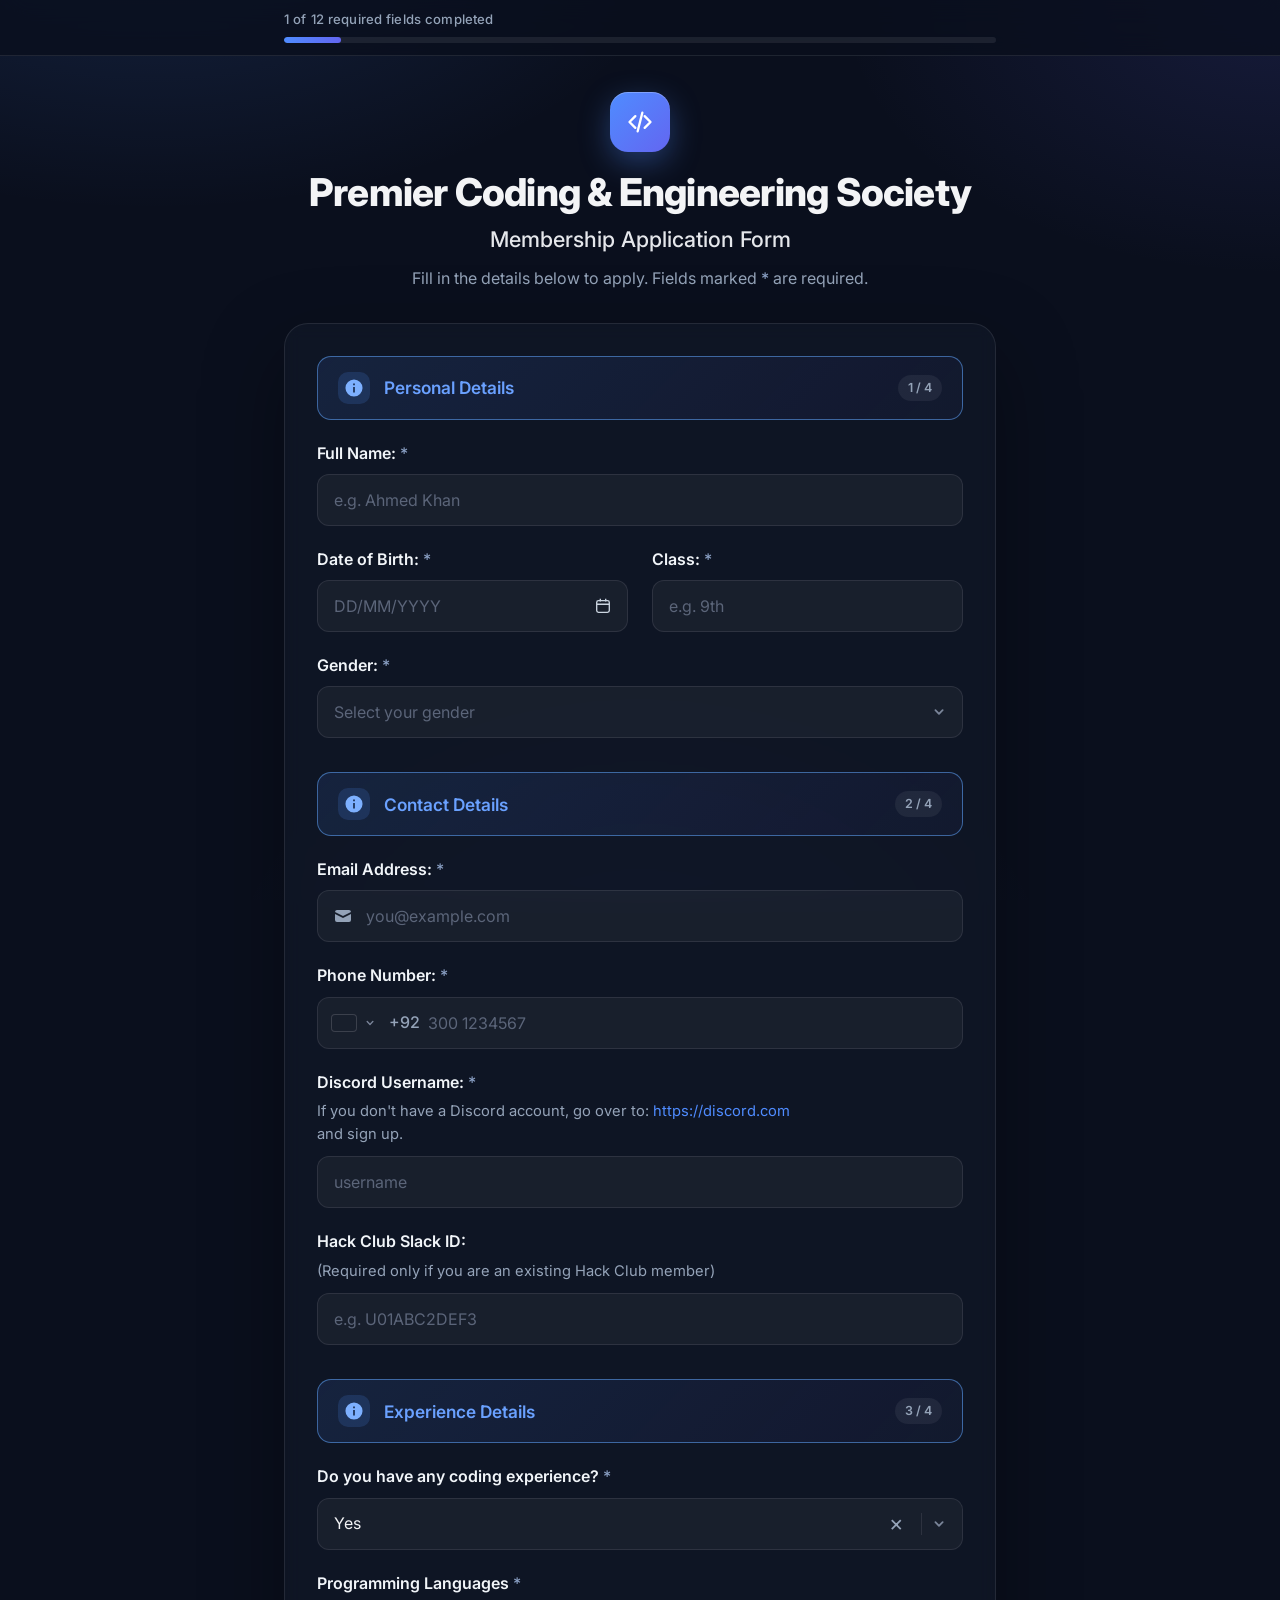
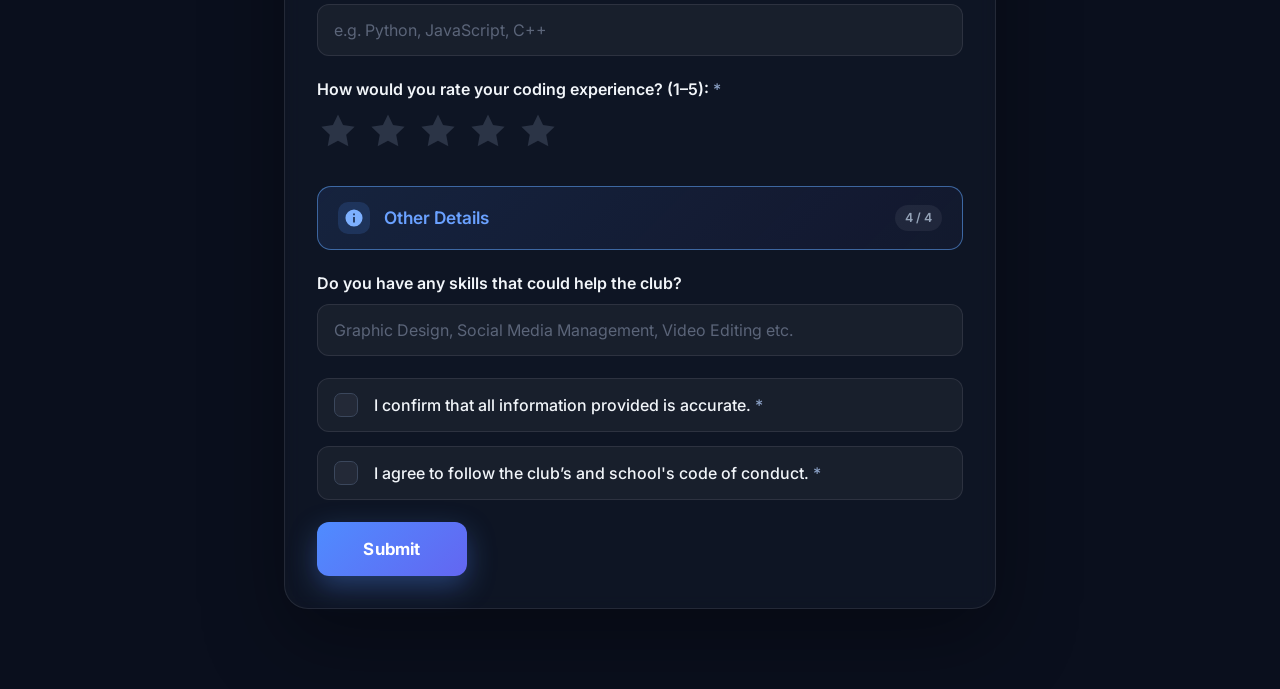
==== index.html @ 5d7fd2db "main" ====
<!DOCTYPE html>
<html lang="en">
<head>
  <meta charset="UTF-8">
  <meta name="viewport" content="width=device-width, initial-scale=1">
  <meta name="color-scheme" content="dark">
  <meta name="theme-color" content="#0a0f1d">
  <title>Members Registration Form</title>
  <link rel="preconnect" href="https://fonts.googleapis.com">
  <link rel="preconnect" href="https://fonts.gstatic.com" crossorigin>
  <link href="https://fonts.googleapis.com/css2?family=Inter:wght@400;500;600;700;800&display=swap" rel="stylesheet">
  <link rel="stylesheet" href="style.css">
</head>
<body>

  <!-- Sticky progress -->
  <div class="progress" id="progress" aria-live="polite">
    <div class="progress-inner">
      <span class="progress-text" id="progressText">1 of 12 required fields completed</span>
      <div class="bar" role="progressbar" aria-valuemin="0" aria-valuemax="100" aria-valuenow="0" id="bar">
        <div class="bar-fill" id="barFill"></div>
      </div>
    </div>
  </div>

  <main class="container">

    <header class="hero">
      <div class="logo" aria-hidden="true">
        <svg viewBox="0 0 24 24" width="28" height="28" fill="none" stroke="currentColor" stroke-width="2" stroke-linecap="round" stroke-linejoin="round"><path d="M8 7l-5 5 5 5M16 7l5 5-5 5M14 4l-4 16"/></svg>
      </div>
      <h1>Premier Coding &amp; Engineering Society</h1>
      <h2>Membership Application Form</h2>
      <p class="lead">Fill in the details below to apply. Fields marked <span class="req">*</span> are required.</p>
    </header>

    <form id="regForm" novalidate>

      <!-- ============ PERSONAL DETAILS ============ -->
      <div class="section">
        <span class="chip">
          <svg viewBox="0 0 20 20" aria-hidden="true"><path fill="currentColor" d="M10 .5a9.5 9.5 0 100 19 9.5 9.5 0 000-19zM9 5h2v2H9V5zm0 4h2v6H9V9z"/></svg>
        </span>
        <span class="section-title">Personal Details</span>
        <span class="section-step">1 / 4</span>
      </div>

      <div class="field" data-field="fullName">
        <label for="fullName">Full Name: <span class="req">*</span></label>
        <input type="text" id="fullName" name="Full Name" autocomplete="name" placeholder="e.g. Ahmed Khan">
        <p class="error" role="alert"></p>
      </div>

      <div class="row">
        <div class="field" data-field="dob">
          <label for="dob">Date of Birth: <span class="req">*</span></label>
          <div class="input-wrap">
            <input type="text" id="dob" name="Date of Birth" placeholder="DD/MM/YYYY" inputmode="numeric" maxlength="10" autocomplete="bday">
            <button type="button" class="icon-btn" id="dobBtn" aria-label="Open calendar">
              <svg viewBox="0 0 20 20" width="18" height="18" fill="none" stroke="currentColor" stroke-width="1.5"><rect x="3" y="4" width="14" height="13" rx="2"/><path d="M3 8h14M7 2v3M13 2v3"/></svg>
            </button>
            <input type="date" id="dobPicker" tabindex="-1" aria-hidden="true">
          </div>
          <p class="error" role="alert"></p>
        </div>

        <div class="field" data-field="class">
          <label for="class">Class: <span class="req">*</span></label>
          <input type="text" id="class" name="Class" placeholder="e.g. 9th">
          <p class="error" role="alert"></p>
        </div>
      </div>

      <div class="field" data-field="gender">
        <label id="genderLabel">Gender: <span class="req">*</span></label>
        <div class="select" id="gender" data-clearable="false" aria-labelledby="genderLabel">
          <button type="button" class="select-control" aria-haspopup="listbox" aria-expanded="false">
            <span class="select-value" data-placeholder="Select your gender"></span>
            <span class="select-clear" role="button" aria-label="Clear">&times;</span>
            <span class="divider"></span>
            <svg class="chev" viewBox="0 0 20 20" width="18" height="18"><path fill="currentColor" d="M5.3 7.3a1 1 0 011.4 0L10 10.6l3.3-3.3a1 1 0 111.4 1.4l-4 4a1 1 0 01-1.4 0l-4-4a1 1 0 010-1.4z"/></svg>
          </button>
          <ul class="select-menu" role="listbox">
            <li role="option" data-value="Boy">Boy</li>
            <li role="option" data-value="Girl">Girl</li>
          </ul>
        </div>
        <p class="error" role="alert"></p>
      </div>

      <!-- ============ CONTACT DETAILS ============ -->
      <div class="section">
        <span class="chip">
          <svg viewBox="0 0 20 20" aria-hidden="true"><path fill="currentColor" d="M10 .5a9.5 9.5 0 100 19 9.5 9.5 0 000-19zM9 5h2v2H9V5zm0 4h2v6H9V9z"/></svg>
        </span>
        <span class="section-title">Contact Details</span>
        <span class="section-step">2 / 4</span>
      </div>

      <div class="field" data-field="email">
        <label for="email">Email Address: <span class="req">*</span></label>
        <div class="input-wrap has-left-icon">
          <svg class="left-icon" viewBox="0 0 20 20" width="20" height="20"><path fill="currentColor" d="M2.003 5.884L10 9.882l7.997-3.998A2 2 0 0016 4H4a2 2 0 00-1.997 1.884z"/><path fill="currentColor" d="M18 8.118l-8 4-8-4V14a2 2 0 002 2h12a2 2 0 002-2V8.118z"/></svg>
          <input type="email" id="email" name="Email Address" autocomplete="email" placeholder="you@example.com">
        </div>
        <p class="error" role="alert"></p>
      </div>

      <div class="field" data-field="phone">
        <label for="phone">Phone Number: <span class="req">*</span></label>
        <div class="phone">
          <button type="button" class="phone-code" id="phoneCodeBtn" aria-haspopup="listbox" aria-expanded="false" aria-label="Choose country code">
            <img id="phoneFlag" src="https://flagcdn.com/w40/pk.png" alt="" width="24" height="16">
            <svg class="chev" viewBox="0 0 20 20" width="14" height="14"><path fill="currentColor" d="M5.3 7.3a1 1 0 011.4 0L10 10.6l3.3-3.3a1 1 0 111.4 1.4l-4 4a1 1 0 01-1.4 0l-4-4a1 1 0 010-1.4z"/></svg>
          </button>
          <span class="dial" id="phoneDial">+92</span>
          <input type="tel" id="phone" name="Phone Number" inputmode="tel" autocomplete="tel-national" placeholder="300 1234567">
          <div class="phone-pop" id="phonePop">
            <input type="text" class="phone-search" id="phoneSearch" placeholder="Search country or code" autocomplete="off">
            <ul class="phone-menu" id="phoneMenu" role="listbox"></ul>
          </div>
        </div>
        <p class="error" role="alert"></p>
      </div>

      <div class="field" data-field="discord">
        <label for="discord">Discord Username: <span class="req">*</span></label>
        <p class="hint">If you don't have a Discord account, go over to: <a href="https://discord.com" target="_blank" rel="noopener">https://discord.com</a><br>and sign up.</p>
        <input type="text" id="discord" name="Discord Username" autocomplete="off" placeholder="username">
        <p class="error" role="alert"></p>
      </div>

      <div class="field" data-field="slack">
        <label for="slack">Hack Club Slack ID:</label>
        <p class="hint">(Required only if you are an existing Hack Club member)</p>
        <input type="text" id="slack" name="Hack Club Slack ID" autocomplete="off" placeholder="e.g. U01ABC2DEF3">
        <p class="error" role="alert"></p>
      </div>

      <!-- ============ EXPERIENCE DETAILS ============ -->
      <div class="section">
        <span class="chip">
          <svg viewBox="0 0 20 20" aria-hidden="true"><path fill="currentColor" d="M10 .5a9.5 9.5 0 100 19 9.5 9.5 0 000-19zM9 5h2v2H9V5zm0 4h2v6H9V9z"/></svg>
        </span>
        <span class="section-title">Experience Details</span>
        <span class="section-step">3 / 4</span>
      </div>

      <div class="field" data-field="experience">
        <label id="expLabel">Do you have any coding experience? <span class="req">*</span></label>
        <div class="select" id="experience" data-clearable="true" data-default="Yes" aria-labelledby="expLabel">
          <button type="button" class="select-control" aria-haspopup="listbox" aria-expanded="false">
            <span class="select-value" data-placeholder="Select an option"></span>
            <span class="select-clear" role="button" aria-label="Clear">&times;</span>
            <span class="divider"></span>
            <svg class="chev" viewBox="0 0 20 20" width="18" height="18"><path fill="currentColor" d="M5.3 7.3a1 1 0 011.4 0L10 10.6l3.3-3.3a1 1 0 111.4 1.4l-4 4a1 1 0 01-1.4 0l-4-4a1 1 0 010-1.4z"/></svg>
          </button>
          <ul class="select-menu" role="listbox">
            <li role="option" data-value="Yes">Yes</li>
            <li role="option" data-value="No">No</li>
          </ul>
        </div>
        <p class="error" role="alert"></p>
      </div>

      <div id="experienceExtra">
        <div class="field" data-field="languages">
          <label for="languages">Programming Languages <span class="req">*</span></label>
          <input type="text" id="languages" name="Programming Languages" placeholder="e.g. Python, JavaScript, C++">
          <p class="error" role="alert"></p>
        </div>

        <div class="field" data-field="rating">
          <label id="ratingLabel">How would you rate your coding experience? (1&ndash;5): <span class="req">*</span></label>
          <div class="stars-row">
            <div class="stars" id="stars" role="radiogroup" aria-labelledby="ratingLabel"></div>
            <span class="rating-text" id="ratingText"></span>
          </div>
          <p class="error" role="alert"></p>
        </div>
      </div>

      <!-- ============ OTHER DETAILS ============ -->
      <div class="section">
        <span class="chip">
          <svg viewBox="0 0 20 20" aria-hidden="true"><path fill="currentColor" d="M10 .5a9.5 9.5 0 100 19 9.5 9.5 0 000-19zM9 5h2v2H9V5zm0 4h2v6H9V9z"/></svg>
        </span>
        <span class="section-title">Other Details</span>
        <span class="section-step">4 / 4</span>
      </div>

      <div class="field" data-field="skills">
        <label for="skills" class="plain">Do you have any skills that could help the club?</label>
        <input type="text" id="skills" name="Skills That Could Help the Club" placeholder="Graphic Design, Social Media Management, Video Editing etc.">
        <p class="error" role="alert"></p>
      </div>

      <div class="field check" data-field="confirm">
        <label class="checkbox">
          <input type="checkbox" id="confirm" name="Information Confirmed Accurate">
          <span class="box"></span>
          <span class="check-text">I confirm that all information provided is accurate. <span class="req">*</span></span>
        </label>
        <p class="error" role="alert"></p>
      </div>

      <div class="field check" data-field="conduct">
        <label class="checkbox">
          <input type="checkbox" id="conduct" name="Agreed To Code Of Conduct">
          <span class="box"></span>
          <span class="check-text">I agree to follow the club&rsquo;s and school's code of conduct. <span class="req">*</span></span>
        </label>
        <p class="error" role="alert"></p>
      </div>

      <!-- honeypot (spam trap) -->
      <input type="checkbox" name="botcheck" id="botcheck" tabindex="-1" autocomplete="off" style="display:none">

      <p class="form-error" id="formError" role="alert"></p>

      <button type="submit" class="submit" id="submitBtn">
        <span class="spinner" aria-hidden="true"></span>
        <span class="submit-label">Submit</span>
      </button>
    </form>

    <!-- ============ THANK YOU SCREEN ============ -->
    <section class="thanks" id="thanks" hidden>
      <div class="thanks-icon">
        <svg viewBox="0 0 24 24" width="44" height="44" fill="none" stroke="currentColor" stroke-width="2.5" stroke-linecap="round" stroke-linejoin="round"><path d="M5 13l4 4L19 7" class="tick"/></svg>
      </div>
      <h2>Application Submitted</h2>
      <p class="thanks-sub">Thank you, <strong id="thanksName"></strong>. We have received your application to the Premier Coding &amp; Engineering Society.</p>
      <p class="thanks-note">We will contact you on <strong id="thanksEmail"></strong> once it has been reviewed.</p>
      <button type="button" class="ghost" id="againBtn">Submit another response</button>
    </section>

  </main>

  <div class="toast" id="toast" role="status" aria-live="polite"></div>

  <script src="script.js"></script>
</body>
</html>
---- style.css ----
:root {
  --bg: #0a0f1d;
  --panel: rgba(17, 24, 39, .72);
  --line: rgba(255, 255, 255, .09);
  --field: rgba(255, 255, 255, .045);
  --field-hover: rgba(255, 255, 255, .07);
  --text: #f3f4f6;
  --muted: #94a3b8;
  --placeholder: #5b6579;
  --accent: #4f8cff;
  --accent-2: #6366f1;
  --accent-soft: rgba(96, 165, 250, .55);
  --danger: #f87171;
  --success: #34d399;
  --star-off: #2b3446;
  --star-on: #fbbf24;
  --radius: 12px;
  --ring: 0 0 0 4px rgba(79, 140, 255, .2);
}

* { box-sizing: border-box; }
html { color-scheme: dark; scroll-behavior: smooth; }

body {
  margin: 0;
  min-height: 100vh;
  color: var(--text);
  font-family: 'Inter', system-ui, -apple-system, 'Segoe UI', Roboto, sans-serif;
  line-height: 1.45;
  -webkit-font-smoothing: antialiased;
  background:
    radial-gradient(900px 500px at 12% -10%, rgba(79, 140, 255, .16), transparent 60%),
    radial-gradient(800px 500px at 100% 0%, rgba(99, 102, 241, .14), transparent 55%),
    radial-gradient(700px 500px at 50% 110%, rgba(79, 140, 255, .08), transparent 60%),
    var(--bg);
  background-attachment: fixed;
}

a { color: var(--accent); text-decoration: none; }
a:hover { text-decoration: underline; }

/* ---------- Progress bar ---------- */
.progress {
  position: sticky;
  top: 0;
  z-index: 50;
  background: rgba(10, 15, 29, .78);
  backdrop-filter: blur(12px);
  -webkit-backdrop-filter: blur(12px);
  border-bottom: 1px solid var(--line);
}
.progress.hide { display: none; }
.progress-inner {
  max-width: 760px;
  margin: 0 auto;
  padding: 10px 24px 12px;
}
.progress-text {
  display: block;
  margin-bottom: 8px;
  color: var(--muted);
  font-size: .82rem;
  font-weight: 500;
  letter-spacing: .01em;
}
.bar {
  height: 6px;
  border-radius: 999px;
  background: rgba(255, 255, 255, .08);
  overflow: hidden;
}
.bar-fill {
  height: 100%;
  width: 0%;
  border-radius: inherit;
  background: linear-gradient(90deg, var(--accent), var(--accent-2));
  transition: width .35s cubic-bezier(.2, .8, .2, 1);
}
.progress.done .bar-fill { background: linear-gradient(90deg, #34d399, #10b981); }

/* ---------- Layout ---------- */
.container {
  max-width: 760px;
  margin: 0 auto;
  padding: 36px 24px 80px;
}

.hero { text-align: center; margin-bottom: 32px; }
.logo {
  width: 60px; height: 60px;
  margin: 0 auto 18px;
  display: grid; place-items: center;
  border-radius: 18px;
  color: #fff;
  background: linear-gradient(135deg, var(--accent), var(--accent-2));
  box-shadow: 0 10px 30px rgba(79, 140, 255, .35), inset 0 1px 0 rgba(255, 255, 255, .25);
}
h1 {
  margin: 0 0 10px;
  font-size: 2.4rem;
  font-weight: 800;
  line-height: 1.15;
  letter-spacing: -.02em;
}
h2 {
  margin: 0 0 12px;
  font-size: 1.35rem;
  font-weight: 500;
  color: #e5e7eb;
}
.lead { margin: 0; color: var(--muted); font-size: 1rem; }

form {
  padding: 32px;
  background: var(--panel);
  border: 1px solid var(--line);
  border-radius: 24px;
  box-shadow: 0 30px 80px rgba(0, 0, 0, .35);
  backdrop-filter: blur(8px);
  -webkit-backdrop-filter: blur(8px);
}
form[hidden] { display: none; }

/* ---------- Section headers ---------- */
.section {
  display: flex;
  align-items: center;
  gap: 14px;
  height: 64px;
  margin: 34px 0 22px;
  padding: 0 20px;
  border: 1.5px solid var(--accent-soft);
  border-radius: 14px;
  background: linear-gradient(135deg, rgba(79, 140, 255, .12), rgba(99, 102, 241, .05));
  color: #6aa1ff;
  font-weight: 600;
  font-size: 1.08rem;
}
form > .section:first-of-type { margin-top: 0; }
.chip {
  display: grid; place-items: center;
  width: 32px; height: 32px;
  border-radius: 10px;
  background: rgba(79, 140, 255, .16);
  color: #7db0ff;
  flex: none;
}
.chip svg { width: 18px; height: 18px; }
.section-title { flex: 1; }
.section-step {
  font-size: .78rem;
  font-weight: 600;
  color: var(--muted);
  padding: 4px 10px;
  border-radius: 999px;
  background: rgba(255, 255, 255, .06);
}

/* ---------- Fields ---------- */
.field { margin-bottom: 22px; }
.row { display: grid; grid-template-columns: 1fr 1fr; gap: 24px; }

label {
  display: block;
  margin-bottom: 9px;
  font-size: 1rem;
  font-weight: 600;
  color: #f1f5f9;
}
.req { color: #8aa0c4; font-weight: 500; }

.hint {
  margin: -3px 0 11px;
  color: var(--muted);
  font-size: .92rem;
  line-height: 1.55;
}

input[type="text"],
input[type="email"],
input[type="tel"] {
  width: 100%;
  height: 52px;
  padding: 0 16px;
  background: var(--field);
  border: 1px solid var(--line);
  border-radius: var(--radius);
  color: var(--text);
  font: inherit;
  font-size: 1rem;
  outline: none;
  transition: border-color .15s, box-shadow .15s, background .15s;
}
input::placeholder { color: var(--placeholder); }
input:hover { background: var(--field-hover); }
input:focus {
  background: var(--field-hover);
  border-color: var(--accent);
  box-shadow: var(--ring);
}

.field.valid input[type="text"],
.field.valid input[type="email"],
.field.valid input[type="tel"],
.field.valid .select-control,
.field.valid .phone { border-color: rgba(52, 211, 153, .55); }

.field.invalid input[type="text"],
.field.invalid input[type="email"],
.field.invalid input[type="tel"],
.field.invalid .select-control,
.field.invalid .phone { border-color: var(--danger); }
.field.invalid input:focus,
.field.invalid .select.open .select-control { box-shadow: 0 0 0 4px rgba(248, 113, 113, .18); }

.error {
  display: none;
  align-items: center;
  gap: 6px;
  margin: 8px 0 0;
  color: var(--danger);
  font-size: .88rem;
  font-weight: 500;
}
.error::before {
  content: '!';
  display: inline-grid; place-items: center;
  width: 16px; height: 16px;
  border-radius: 50%;
  background: var(--danger);
  color: #1a0b0b;
  font-size: .72rem;
  font-weight: 800;
  flex: none;
}
.field.invalid .error { display: flex; animation: shake .3s ease; }
@keyframes shake {
  20% { transform: translateX(-4px); }
  50% { transform: translateX(4px); }
  80% { transform: translateX(-2px); }
}

/* ---------- Inputs with icons ---------- */
.input-wrap { position: relative; }
.input-wrap input[type="text"] { padding-right: 48px; }
.icon-btn {
  position: absolute;
  top: 0; right: 0;
  width: 50px; height: 100%;
  background: none; border: 0;
  color: #cbd5e1;
  cursor: pointer;
  display: grid; place-items: center;
  border-radius: 0 var(--radius) var(--radius) 0;
}
.icon-btn:hover { color: #fff; }
.icon-btn:focus-visible { outline: 2px solid var(--accent); outline-offset: -2px; }
#dobPicker {
  position: absolute;
  right: 0; bottom: 0;
  width: 1px; height: 1px;
  opacity: 0;
  pointer-events: none;
  border: 0; padding: 0;
}
.has-left-icon input { padding-left: 48px; }
.left-icon {
  position: absolute;
  left: 16px; top: 50%;
  transform: translateY(-50%);
  color: #94a3b8;
  pointer-events: none;
  transition: color .15s;
}
.has-left-icon:focus-within .left-icon { color: var(--accent); }

/* ---------- Custom select ---------- */
.select { position: relative; }
.select-control {
  width: 100%;
  height: 52px;
  display: flex;
  align-items: center;
  padding: 0 14px 0 16px;
  background: var(--field);
  border: 1px solid var(--line);
  border-radius: var(--radius);
  color: var(--text);
  font: inherit;
  font-size: 1rem;
  text-align: left;
  cursor: pointer;
  outline: none;
  transition: border-color .15s, box-shadow .15s, background .15s;
}
.select-control:hover { background: var(--field-hover); }
.select-control:focus-visible,
.select.open .select-control {
  border-color: var(--accent);
  box-shadow: var(--ring);
  background: var(--field-hover);
}
.select-value { flex: 1; }
.select-value.placeholder { color: var(--placeholder); }
.select-clear {
  display: none;
  padding: 0 10px;
  color: var(--muted);
  font-size: 1.4rem;
  line-height: 1;
}
.select-clear:hover { color: #fff; }
.select.has-value[data-clearable="true"] .select-clear { display: block; }
.divider {
  display: none;
  width: 1px; height: 22px;
  margin: 0 8px;
  background: var(--line);
}
.select[data-clearable="true"] .divider { display: block; }
.chev { color: #7a8599; transition: transform .18s; flex: none; margin-left: auto; }
.select-clear + .divider + .chev { margin-left: 0; }
.select.open .chev { transform: rotate(180deg); }

.select-menu {
  display: none;
  position: absolute;
  z-index: 20;
  left: 0; right: 0;
  top: calc(100% + 8px);
  margin: 0; padding: 6px;
  list-style: none;
  background: #151c2c;
  border: 1px solid var(--line);
  border-radius: var(--radius);
  box-shadow: 0 20px 50px rgba(0, 0, 0, .55);
}
.select.open .select-menu { display: block; animation: pop .14s ease; }
.select-menu li {
  display: flex; align-items: center; justify-content: space-between;
  padding: 11px 12px;
  border-radius: 8px;
  cursor: pointer;
}
.select-menu li:hover,
.select-menu li.active { background: rgba(255, 255, 255, .07); }
.select-menu li.selected { background: rgba(79, 140, 255, .2); color: #cfe0ff; font-weight: 600; }
.select-menu li.selected::after { content: '\2713'; color: var(--accent); }

/* ---------- Phone ---------- */
.phone {
  position: relative;
  display: flex;
  align-items: center;
  height: 52px;
  background: var(--field);
  border: 1px solid var(--line);
  border-radius: var(--radius);
  transition: border-color .15s, box-shadow .15s, background .15s;
}
.phone:hover { background: var(--field-hover); }
.phone:focus-within {
  border-color: var(--accent);
  box-shadow: var(--ring);
  background: var(--field-hover);
}
.field.invalid .phone:focus-within { box-shadow: 0 0 0 4px rgba(248, 113, 113, .18); }
.phone-code {
  display: flex; align-items: center; gap: 7px;
  height: 100%;
  padding: 0 8px 0 14px;
  background: none; border: 0;
  border-radius: var(--radius) 0 0 var(--radius);
  color: #94a3b8;
  cursor: pointer;
}
.phone-code:focus-visible { outline: 2px solid var(--accent); outline-offset: -2px; }
.phone-code img { border-radius: 3px; object-fit: cover; box-shadow: 0 0 0 1px rgba(255, 255, 255, .15); }
.dial { color: var(--muted); padding: 0 2px 0 4px; font-size: 1rem; font-weight: 500; }
.phone input[type="tel"] {
  flex: 1;
  height: 100%;
  border: 0;
  background: transparent !important;
  box-shadow: none !important;
  padding-left: 6px;
  min-width: 0;
}

.phone-pop {
  display: none;
  position: absolute;
  z-index: 30;
  left: 0; top: calc(100% + 8px);
  width: min(360px, 100%);
  padding: 8px;
  background: #151c2c;
  border: 1px solid var(--line);
  border-radius: var(--radius);
  box-shadow: 0 20px 50px rgba(0, 0, 0, .55);
}
.phone-pop.open { display: block; animation: pop .14s ease; }
.phone-search { height: 42px !important; margin-bottom: 6px; font-size: .95rem !important; }
.phone-menu {
  max-height: 240px;
  overflow-y: auto;
  margin: 0; padding: 0;
  list-style: none;
}
.phone-menu li {
  display: flex; align-items: center; gap: 10px;
  padding: 9px 10px;
  border-radius: 8px;
  cursor: pointer;
  font-size: .95rem;
}
.phone-menu li:hover,
.phone-menu li.active { background: rgba(255, 255, 255, .07); }
.phone-menu li.selected { background: rgba(79, 140, 255, .2); }
.phone-menu li .c-dial { margin-left: auto; color: var(--muted); }
.phone-menu li.none { color: var(--muted); cursor: default; }
.phone-menu img { border-radius: 2px; }
.phone-menu::-webkit-scrollbar { width: 8px; }
.phone-menu::-webkit-scrollbar-thumb { background: rgba(255, 255, 255, .15); border-radius: 8px; }

@keyframes pop {
  from { opacity: 0; transform: translateY(-4px); }
  to   { opacity: 1; transform: none; }
}

/* ---------- Stars ---------- */
#experienceExtra[hidden] { display: none; }
.stars-row { display: flex; align-items: center; gap: 16px; flex-wrap: wrap; }
.stars { display: flex; gap: 8px; }
.star {
  width: 42px; height: 42px;
  padding: 0;
  background: none; border: 0;
  color: var(--star-off);
  cursor: pointer;
  transition: color .12s, transform .15s, filter .15s;
}
.star svg { width: 100%; height: 100%; display: block; }
.star.hover, .star.on { color: var(--star-on); filter: drop-shadow(0 0 8px rgba(251, 191, 36, .4)); }
.star:hover { transform: scale(1.14); }
.star.pop { animation: starpop .3s ease; }
@keyframes starpop { 50% { transform: scale(1.3) rotate(-8deg); } }
.star:focus-visible { outline: 2px solid var(--accent); outline-offset: 2px; border-radius: 8px; }
.rating-text {
  min-width: 110px;
  color: #fcd34d;
  font-size: .95rem;
  font-weight: 600;
}
.rating-text:empty { display: none; }

/* ---------- Checkboxes ---------- */
.field.check { margin-bottom: 14px; }
.checkbox {
  display: flex;
  align-items: center;
  gap: 16px;
  margin: 0;
  padding: 14px 16px;
  font-size: 1rem;
  font-weight: 500;
  background: var(--field);
  border: 1px solid var(--line);
  border-radius: var(--radius);
  cursor: pointer;
  transition: background .15s, border-color .15s;
}
.checkbox:hover { background: var(--field-hover); }
.checkbox input { position: absolute; opacity: 0; pointer-events: none; }
.box {
  flex: none;
  width: 24px; height: 24px;
  background: rgba(255, 255, 255, .05);
  border: 1.5px solid #3b475c;
  border-radius: 7px;
  display: grid; place-items: center;
  transition: background .15s, border-color .15s, transform .15s;
}
.box::after {
  content: '';
  width: 6px; height: 12px;
  margin-top: -2px;
  border: solid #fff;
  border-width: 0 2.5px 2.5px 0;
  transform: rotate(45deg) scale(0);
  transition: transform .15s cubic-bezier(.3, 1.6, .5, 1);
}
.checkbox input:checked + .box { background: linear-gradient(135deg, var(--accent), var(--accent-2)); border-color: transparent; }
.checkbox input:checked + .box::after { transform: rotate(45deg) scale(1); }
.checkbox:active .box { transform: scale(.92); }
.checkbox input:focus-visible + .box { box-shadow: var(--ring); }
.field.invalid .checkbox { border-color: var(--danger); }
.field.valid .checkbox { border-color: rgba(52, 211, 153, .45); }

/* ---------- Submit ---------- */
.form-error {
  display: none;
  margin: 8px 0 16px;
  padding: 14px 16px;
  border: 1px solid rgba(248, 113, 113, .6);
  border-radius: var(--radius);
  background: rgba(248, 113, 113, .09);
  color: #fecaca;
  font-size: .94rem;
  line-height: 1.5;
}
.form-error.show { display: block; animation: shake .3s ease; }

.submit {
  position: relative;
  display: inline-flex; align-items: center; justify-content: center; gap: 10px;
  margin-top: 8px;
  padding: 0 34px;
  height: 54px;
  min-width: 150px;
  background: linear-gradient(135deg, var(--accent), var(--accent-2));
  color: #fff;
  border: 0;
  border-radius: 12px;
  font: inherit;
  font-size: 1.05rem;
  font-weight: 700;
  letter-spacing: .01em;
  cursor: pointer;
  box-shadow: 0 10px 28px rgba(79, 140, 255, .35);
  transition: transform .12s, box-shadow .2s, filter .2s;
}
.submit:hover { filter: brightness(1.08); box-shadow: 0 14px 34px rgba(79, 140, 255, .45); transform: translateY(-1px); }
.submit:active { transform: translateY(1px); }
.submit:focus-visible { outline: 3px solid rgba(255, 255, 255, .5); outline-offset: 3px; }
.submit:disabled { cursor: not-allowed; filter: saturate(.6) brightness(.9); transform: none; }
.spinner {
  display: none;
  width: 18px; height: 18px;
  border: 2.5px solid rgba(255, 255, 255, .35);
  border-top-color: #fff;
  border-radius: 50%;
  animation: spin .7s linear infinite;
}
.submit.loading .spinner { display: block; }
@keyframes spin { to { transform: rotate(360deg); } }

/* ---------- Thank you ---------- */
.thanks {
  padding: 56px 28px 48px;
  text-align: center;
  background: var(--panel);
  border: 1px solid var(--line);
  border-radius: 24px;
  box-shadow: 0 30px 80px rgba(0, 0, 0, .35);
}
.thanks[hidden] { display: none; }
.thanks:not([hidden]) { animation: rise .5s cubic-bezier(.2, .8, .2, 1); }
@keyframes rise { from { opacity: 0; transform: translateY(16px); } to { opacity: 1; transform: none; } }
.thanks-icon {
  width: 88px; height: 88px;
  margin: 0 auto 24px;
  display: grid; place-items: center;
  border-radius: 50%;
  background: linear-gradient(135deg, #34d399, #10b981);
  color: #fff;
  box-shadow: 0 0 0 10px rgba(52, 211, 153, .12), 0 14px 40px rgba(16, 185, 129, .4);
  animation: bump .6s cubic-bezier(.3, 1.6, .5, 1) .1s both;
}
@keyframes bump { from { transform: scale(.4); opacity: 0; } to { transform: scale(1); opacity: 1; } }
.tick { stroke-dasharray: 24; stroke-dashoffset: 24; animation: draw .45s ease .45s forwards; }
@keyframes draw { to { stroke-dashoffset: 0; } }
.thanks h2 { font-size: 1.8rem; font-weight: 700; margin-bottom: 14px; color: #fff; }
.thanks-sub { margin: 0 auto 10px; max-width: 500px; color: #cbd5e1; font-size: 1.05rem; }
.thanks-note { margin: 0 auto 28px; max-width: 500px; color: var(--muted); }
.thanks strong { color: #fff; font-weight: 600; word-break: break-word; }
.ghost {
  height: 46px;
  padding: 0 22px;
  background: transparent;
  color: #cbd5e1;
  border: 1px solid var(--line);
  border-radius: 10px;
  font: inherit;
  font-weight: 600;
  cursor: pointer;
  transition: background .15s, color .15s;
}
.ghost:hover { background: rgba(255, 255, 255, .07); color: #fff; }

/* ---------- Toast ---------- */
.toast {
  position: fixed;
  left: 50%; bottom: 28px;
  z-index: 100;
  max-width: calc(100% - 32px);
  padding: 12px 20px;
  background: #1b2336;
  border: 1px solid rgba(248, 113, 113, .5);
  border-radius: 12px;
  color: #fee2e2;
  font-size: .94rem;
  font-weight: 500;
  box-shadow: 0 16px 40px rgba(0, 0, 0, .5);
  opacity: 0;
  pointer-events: none;
  transform: translate(-50%, 16px);
  transition: opacity .25s, transform .25s;
}
.toast.show { opacity: 1; transform: translate(-50%, 0); }

/* ---------- Reveal / leave ---------- */
.field.reveal { animation: reveal .3s ease; }
@keyframes reveal { from { opacity: 0; transform: translateY(-8px); } to { opacity: 1; transform: none; } }
form.leaving { animation: leave .3s ease forwards; }
@keyframes leave { to { opacity: 0; transform: translateY(-10px); } }

/* ---------- Responsive ---------- */
@media (max-width: 640px) {
  .container { padding: 24px 14px 64px; }
  .progress-inner { padding: 10px 16px 12px; }
  h1 { font-size: 1.7rem; }
  h2 { font-size: 1.15rem; }
  form { padding: 20px 16px; border-radius: 20px; }
  .row { grid-template-columns: 1fr; gap: 0; }
  .section { height: 58px; padding: 0 14px; }
  .star { width: 38px; height: 38px; }
  .submit { width: 100%; }
  .thanks { padding: 40px 18px; }
}

@media (prefers-reduced-motion: reduce) {
  *, *::before, *::after { animation: none !important; transition: none !important; scroll-behavior: auto !important; }
  .tick { stroke-dashoffset: 0; }
}
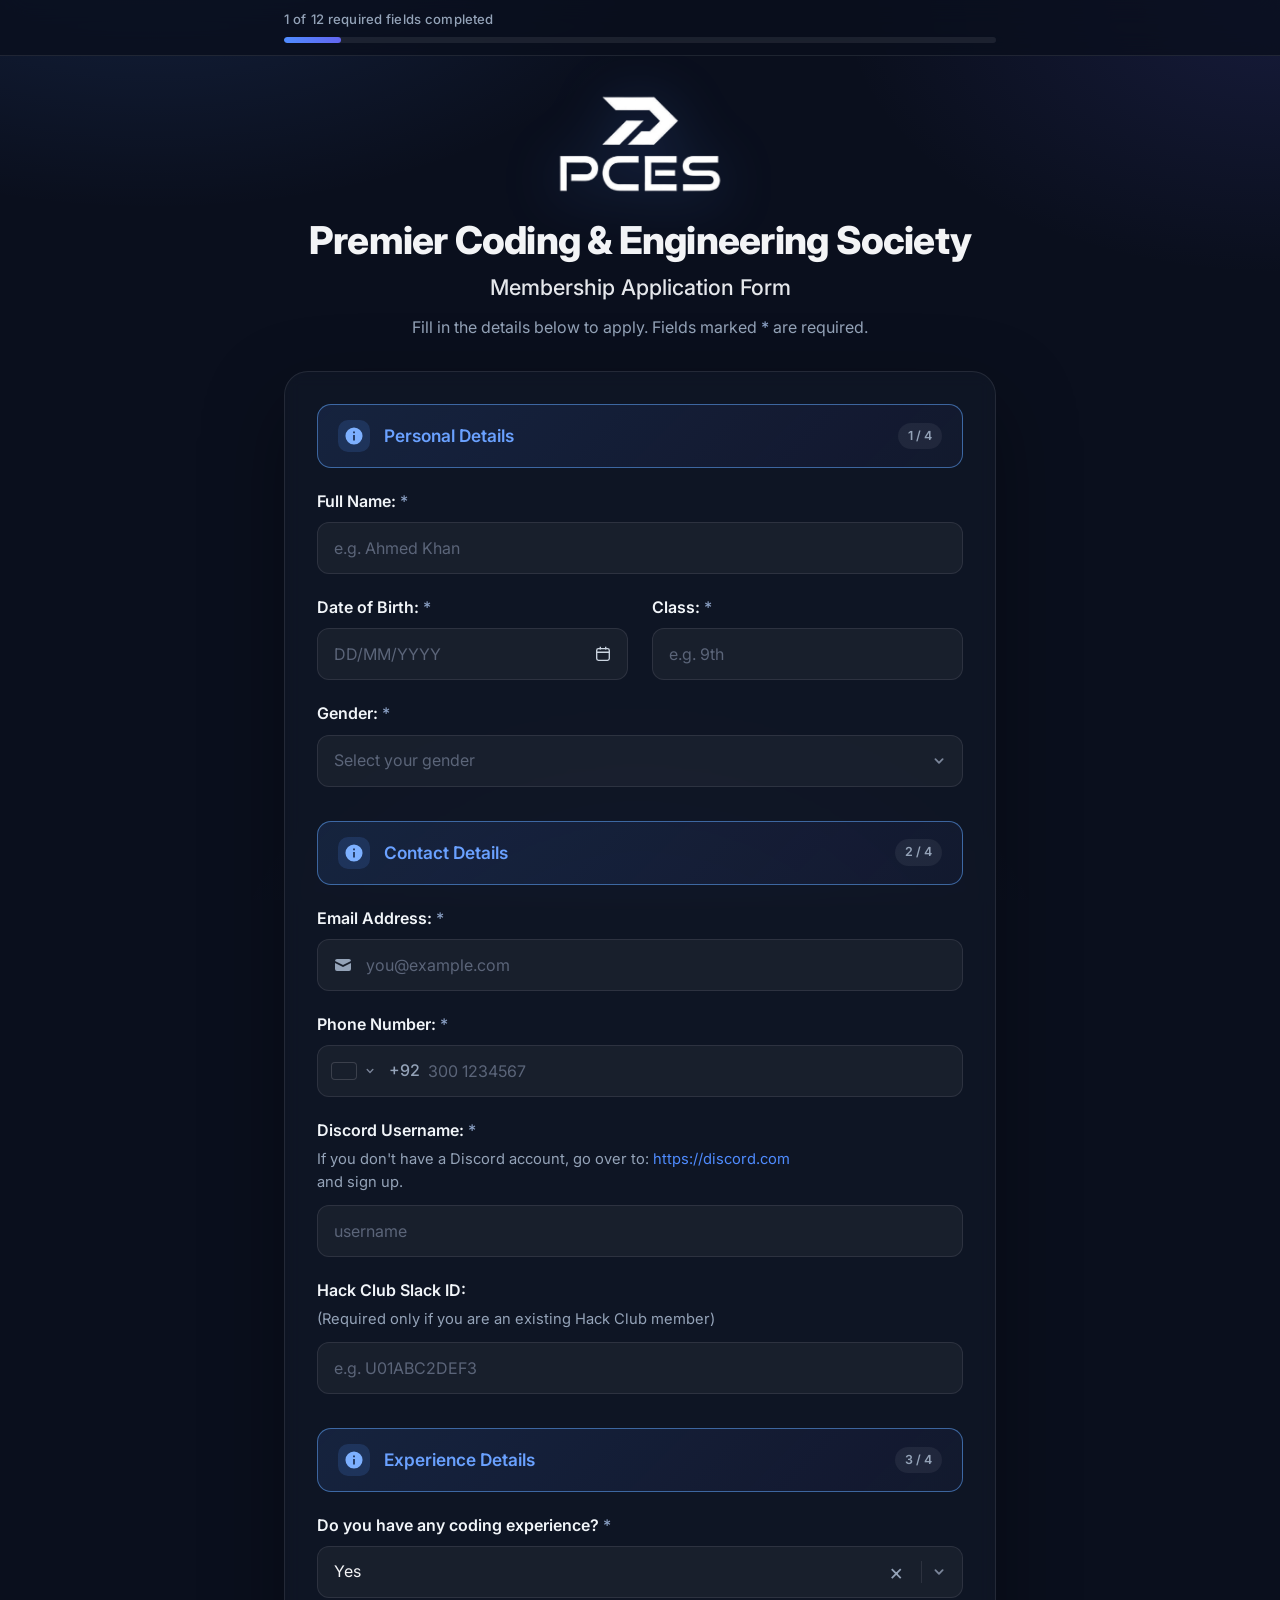
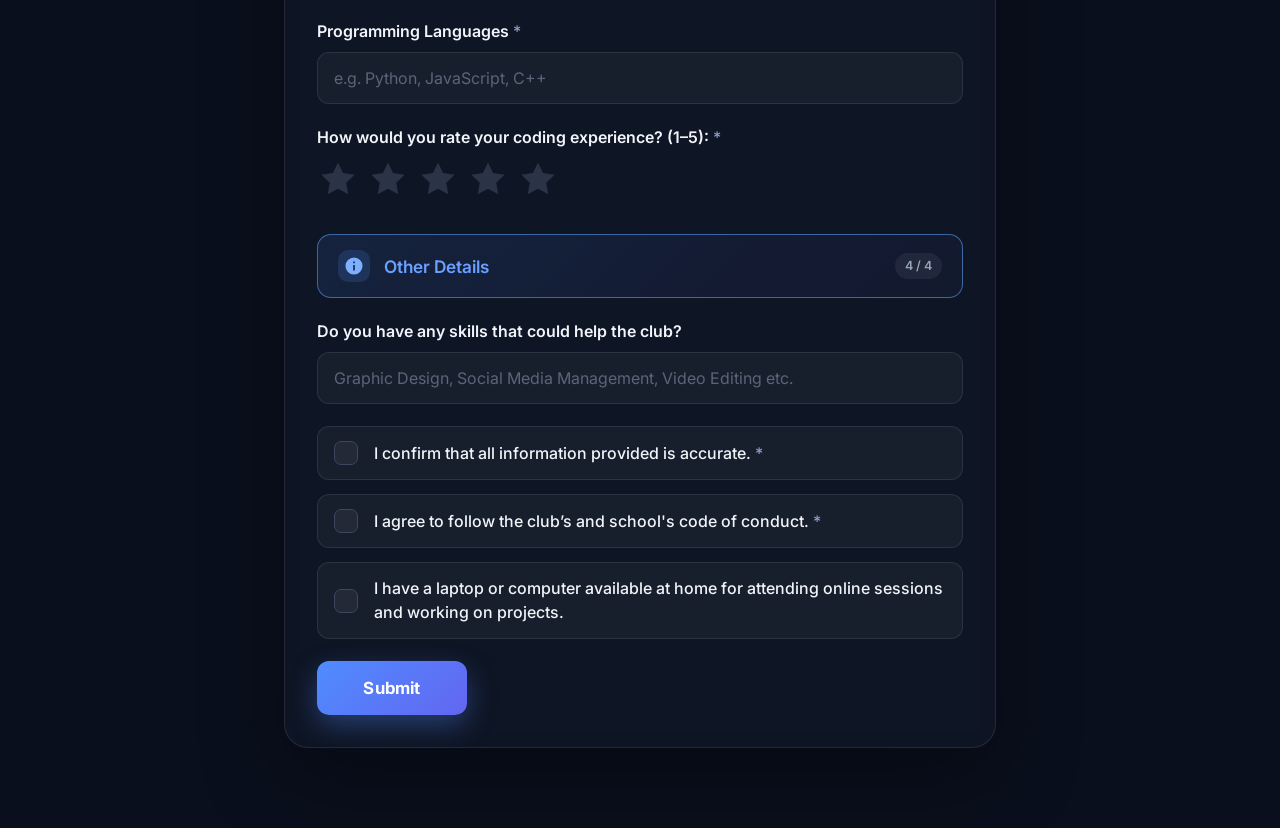
==== commit 5dea9070: "update" ====
--- a/index.html
+++ b/index.html
@@ -26,9 +26,7 @@
   <main class="container">
 
     <header class="hero">
-      <div class="logo" aria-hidden="true">
-        <svg viewBox="0 0 24 24" width="28" height="28" fill="none" stroke="currentColor" stroke-width="2" stroke-linecap="round" stroke-linejoin="round"><path d="M8 7l-5 5 5 5M16 7l5 5-5 5M14 4l-4 16"/></svg>
-      </div>
+      <img class="logo" src="logo.png" alt="PCES logo" width="185" height="113">
       <h1>Premier Coding &amp; Engineering Society</h1>
       <h2>Membership Application Form</h2>
       <p class="lead">Fill in the details below to apply. Fields marked <span class="req">*</span> are required.</p>
@@ -213,6 +211,15 @@
         <p class="error" role="alert"></p>
       </div>
 
+      <div class="field check" data-field="computer">
+        <label class="checkbox">
+          <input type="checkbox" id="computer" name="Has Laptop Or Computer At Home">
+          <span class="box"></span>
+          <span class="check-text">I have a laptop or computer available at home for attending online sessions and working on projects.</span>
+        </label>
+        <p class="error" role="alert"></p>
+      </div>
+
       <!-- honeypot (spam trap) -->
       <input type="checkbox" name="botcheck" id="botcheck" tabindex="-1" autocomplete="off" style="display:none">
 
--- a/style.css
+++ b/style.css
@@ -87,13 +87,11 @@
 
 .hero { text-align: center; margin-bottom: 32px; }
 .logo {
-  width: 60px; height: 60px;
-  margin: 0 auto 18px;
-  display: grid; place-items: center;
-  border-radius: 18px;
-  color: #fff;
-  background: linear-gradient(135deg, var(--accent), var(--accent-2));
-  box-shadow: 0 10px 30px rgba(79, 140, 255, .35), inset 0 1px 0 rgba(255, 255, 255, .25);
+  display: block;
+  width: 170px;
+  height: auto;
+  margin: 0 auto 22px;
+  filter: drop-shadow(0 8px 28px rgba(79, 140, 255, .28));
 }
 h1 {
   margin: 0 0 10px;
